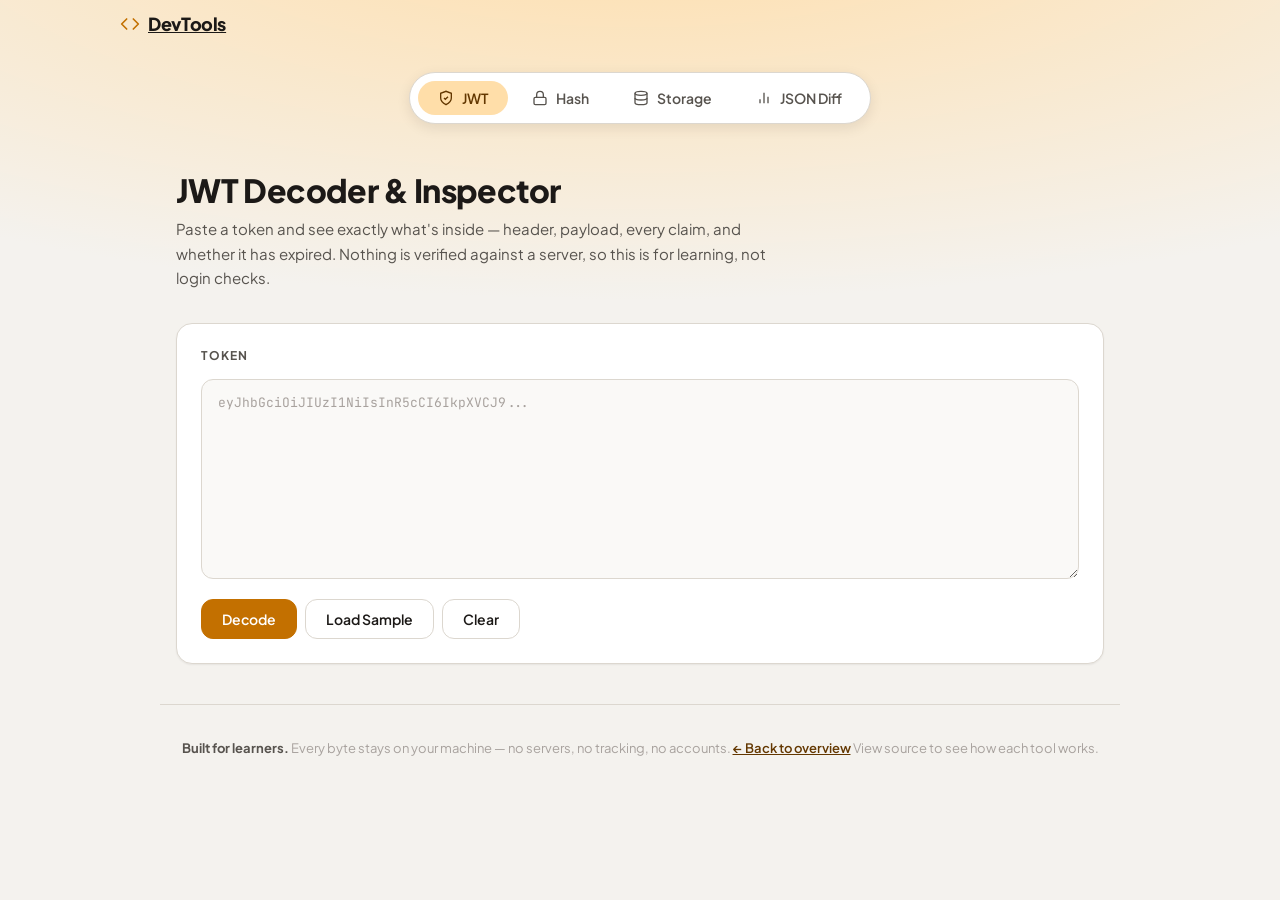
==== tools.html @ ab257b43 "feat: add JSON Diff tool with recursive comparison and unified output - Implemented diff.js for comp" ====
<!DOCTYPE html>
<html lang="en">
<head>
<meta charset="UTF-8">
<meta name="viewport" content="width=device-width, initial-scale=1.0">
<title>DevTools — JWT · Hash · Storage · JSON Diff</title>
<meta name="description" content="Four playful browser-native dev tools: decode JWTs, hash text, manage web storage, diff JSON.">

<link rel="stylesheet" href="tokens.css">
<link rel="stylesheet" href="components/tab-bar.css">
<link rel="stylesheet" href="components/card.css">
<link rel="stylesheet" href="components/button.css">
<link rel="stylesheet" href="components/input.css">
<link rel="stylesheet" href="components/badge.css">
<link rel="stylesheet" href="components/toast.css">
<link rel="stylesheet" href="components/modal.css">
<link rel="stylesheet" href="tools/jwt/jwt.css">
<link rel="stylesheet" href="tools/hash/hash.css">
<link rel="stylesheet" href="tools/storage/storage.css">
<link rel="stylesheet" href="tools/diff/diff.css">

<style>
/* Page shell — layout only, everything visual lives in tokens + components */
*, *::before, *::after { box-sizing: border-box; margin: 0; padding: 0; }

/* Author display rules (.error-msg etc.) must never defeat the hidden attribute */
[hidden] { display: none !important; }

html { -webkit-font-smoothing: antialiased; }
html, body { overflow-x: clip; }
body {
  font-family: var(--font-ui);
  color: var(--color-ink-0);
  background:
    radial-gradient(1200px 400px at 50% -100px, var(--color-accent-dim), transparent),
    var(--color-paper-2);
  min-height: 100vh;
}

.app-header,
.site-nav {
  position: fixed;
  top: 0; left: 0; right: 0;
  z-index: 200;
  display: flex;
  align-items: center;
  justify-content: space-between;
  gap: var(--space-4);
  max-width: 1080px;
  margin: 0 auto;
  padding: var(--space-3) var(--space-5);
  transition: box-shadow var(--duration-base) ease, background var(--duration-base) ease;
}
.site-nav.scrolled {
  background: oklch(97% 0.01 75 / 0.85);
  backdrop-filter: blur(10px);
  box-shadow: var(--shadow-sm);
}
.site-nav .wordmark {
  display: inline-flex;
  align-items: center;
  gap: var(--space-2);
  font-family: var(--font-display);
  font-size: 18px;
  font-weight: 800;
  letter-spacing: -0.02em;
  color: var(--color-ink-0);
}
.site-nav .wordmark svg { width: 20px; height: 20px; color: var(--color-accent); }

body { min-height: 100vh; padding-top: 72px; }
.tab-bar { top: 64px; }

.app-main {
  max-width: 960px;
  margin: 0 auto;
  padding: var(--space-4) var(--space-4) var(--space-10);
}

.app-footer {
  max-width: 960px;
  margin: 0 auto;
  padding: var(--space-6) var(--space-4) var(--space-10);
  border-top: 1px solid var(--color-border);
  text-align: center;
  color: var(--color-ink-3);
  font-size: 13px;
  line-height: 1.7;
}
.app-footer strong { color: var(--color-ink-2); }
.footer-back {
  display: inline-block;
  margin-top: var(--space-2);
  font-weight: 600;
  color: var(--color-accent-ink);
}
.footer-back:hover { text-decoration: underline; }

@media (prefers-reduced-motion: reduce) {
  *, *::before, *::after { animation-duration: 0.01ms !important; transition-duration: 0.01ms !important; }
}
</style>
</head>
<body>

<header class="site-nav" id="site-nav">
  <a class="wordmark" href="index.html" title="Back to overview">
    <svg viewBox="0 0 24 24" fill="none" stroke="currentColor" stroke-width="2" stroke-linecap="round" stroke-linejoin="round" aria-hidden="true">
      <polyline points="16 18 22 12 16 6"/><polyline points="8 6 2 12 8 18"/>
    </svg>
    DevTools
  </a>
</header>

<nav class="tab-bar" role="tablist" aria-label="Tools">
  <button class="tab-btn" role="tab" aria-selected="true" data-tab="jwt" id="tab-jwt" aria-controls="panel-jwt">
    <svg viewBox="0 0 24 24" fill="none" stroke="currentColor" stroke-width="2"><path d="M12 22s8-4 8-10V5l-8-3-8 3v7c0 6 8 10 8 10z"/><path d="M9 12l2 2 4-4"/></svg>
    JWT
  </button>
  <button class="tab-btn" role="tab" aria-selected="false" data-tab="hash" id="tab-hash" aria-controls="panel-hash">
    <svg viewBox="0 0 24 24" fill="none" stroke="currentColor" stroke-width="2"><rect x="3" y="11" width="18" height="11" rx="2"/><path d="M7 11V7a5 5 0 0 1 10 0v4"/></svg>
    Hash
  </button>
  <button class="tab-btn" role="tab" aria-selected="false" data-tab="storage" id="tab-storage" aria-controls="panel-storage">
    <svg viewBox="0 0 24 24" fill="none" stroke="currentColor" stroke-width="2"><ellipse cx="12" cy="5" rx="9" ry="3"/><path d="M21 12c0 1.66-4 3-9 3s-9-1.34-9-3"/><path d="M3 5v14c0 1.66 4 3 9 3s9-1.34 9-3V5"/></svg>
    Storage
  </button>
  <button class="tab-btn" role="tab" aria-selected="false" data-tab="jsondiff" id="tab-jsondiff" aria-controls="panel-jsondiff">
    <svg viewBox="0 0 24 24" fill="none" stroke="currentColor" stroke-width="2"><line x1="18" y1="20" x2="18" y2="10"/><line x1="12" y1="20" x2="12" y2="4"/><line x1="6" y1="20" x2="6" y2="14"/></svg>
    JSON Diff
  </button>
</nav>

<main class="app-main">

  <!-- ============ JWT INSPECTOR ============ -->
  <section class="panel active" id="panel-jwt" role="tabpanel" aria-labelledby="tab-jwt">
    <div class="tool-header">
      <h2>JWT Decoder &amp; Inspector</h2>
      <p>Paste a token and see exactly what's inside — header, payload, every claim, and whether it has expired. Nothing is verified against a server, so this is for learning, not login checks.</p>
    </div>

    <div class="card">
      <div class="card-title">Token</div>
      <textarea id="jwt-input" class="tall" placeholder="eyJhbGciOiJIUzI1NiIsInR5cCI6IkpXVCJ9..." spellcheck="false"></textarea>
      <div class="btn-row">
        <button class="btn btn-primary" id="jwt-decode-btn">Decode</button>
        <button class="btn" id="jwt-sample-btn">Load Sample</button>
        <button class="btn" id="jwt-clear-btn">Clear</button>
      </div>
      <div class="error-msg" id="jwt-error" hidden>
        <svg viewBox="0 0 24 24" fill="none" stroke="currentColor" stroke-width="2"><circle cx="12" cy="12" r="10"/><line x1="15" y1="9" x2="9" y2="15"/><line x1="9" y1="9" x2="15" y2="15"/></svg>
        <span id="jwt-error-text"></span>
      </div>
    </div>

    <div id="jwt-output" hidden>
      <div class="card">
        <div class="card-title">Decoded token <span id="jwt-status-badge"></span></div>
        <div class="jwt-raw" id="jwt-raw"></div>
        <div class="jwt-parts">
          <div class="jwt-part header">
            <h4>Header</h4>
            <pre id="jwt-header-decoded"></pre>
          </div>
          <div class="jwt-part payload">
            <h4>Payload</h4>
            <pre id="jwt-payload-decoded"></pre>
          </div>
          <div class="jwt-part signature">
            <h4>Signature</h4>
            <pre id="jwt-signature-info"></pre>
          </div>
        </div>
      </div>

      <div class="card">
        <div class="card-title">Time claims</div>
        <div id="jwt-time-claims"></div>
      </div>

      <div class="card">
        <div class="card-title">All payload claims</div>
        <div id="jwt-all-claims"></div>
      </div>
    </div>
  </section>

  <!-- ============ HASH GENERATOR ============ -->
  <section class="panel" id="panel-hash" role="tabpanel" aria-labelledby="tab-hash">
    <div class="tool-header">
      <h2>Hash Generator</h2>
      <p>Type anything and get its SHA family digests, computed locally with the Web Crypto API. Paste a known hash below to check for a match.</p>
    </div>

    <div class="card">
      <div class="card-title">Input</div>
      <textarea id="hash-input" placeholder="The quick brown fox jumps over the lazy dog" spellcheck="false"></textarea>
      <div class="btn-row">
        <button class="btn btn-primary" id="hash-generate-btn">Generate Hashes</button>
        <button class="btn" id="hash-clear-btn">Clear</button>
      </div>
    </div>

    <div id="hash-output" hidden>
      <div class="card">
        <div class="card-title">Digests</div>
        <div id="hash-results"></div>
      </div>

      <div class="card">
        <div class="card-title">Compare against a known hash</div>
        <div class="compare-bar">
          <input type="text" class="input" id="hash-compare-input" placeholder="Paste a hash…" spellcheck="false">
          <button class="btn" id="hash-compare-btn">Compare</button>
        </div>
        <div id="hash-compare-result" hidden></div>
      </div>
    </div>
  </section>

  <!-- ============ STORAGE MANAGER ============ -->
  <section class="panel" id="panel-storage" role="tabpanel" aria-labelledby="tab-storage">
    <div class="tool-header">
      <h2>Browser Storage Manager</h2>
      <p>This page's own localStorage and sessionStorage, laid bare. Add keys, tweak values, export a snapshot — great for seeing what websites actually save about you.</p>
    </div>

    <div class="card">
      <div class="storage-tabs" role="tablist" aria-label="Storage type">
        <button class="storage-tab" role="tab" aria-selected="true" data-storage="local">localStorage</button>
        <button class="storage-tab" role="tab" aria-selected="false" data-storage="session">sessionStorage</button>
      </div>

      <div class="storage-toolbar">
        <span class="storage-count" id="storage-count">0 entries</span>
        <div class="btn-row" style="margin-top:0">
          <button class="btn btn-sm" id="storage-export-btn">Export JSON</button>
          <button class="btn btn-sm btn-danger" id="storage-clear-btn">Clear All</button>
        </div>
      </div>

      <div class="storage-add-row">
        <input type="text" class="input" id="storage-new-key" placeholder="key" aria-label="New key" spellcheck="false">
        <input type="text" class="input" id="storage-new-value" placeholder="value" aria-label="New value" spellcheck="false">
        <button class="btn btn-primary" id="storage-add-btn">Add</button>
      </div>

      <div id="storage-entries"></div>
    </div>
  </section>

  <!-- ============ JSON DIFF ============ -->
  <section class="panel" id="panel-jsondiff" role="tabpanel" aria-labelledby="tab-jsondiff">
    <div class="tool-header">
      <h2>JSON Diff Tool</h2>
      <p>Drop two JSON documents in and spot every key that was added, removed, or changed. Invalid JSON gets a precise parser error, not a shrug.</p>
    </div>

    <div class="card">
      <div class="json-inputs">
        <div class="field-group">
          <label class="field-label" for="json-left">Original</label>
          <textarea id="json-left" class="tall" spellcheck="false"></textarea>
        </div>
        <div class="field-group">
          <label class="field-label" for="json-right">Modified</label>
          <textarea id="json-right" class="tall" spellcheck="false"></textarea>
        </div>
      </div>
      <div class="btn-row">
        <button class="btn btn-primary" id="diff-compare-btn">Compare</button>
        <button class="btn" id="diff-sample-btn">Load Sample</button>
        <button class="btn" id="diff-swap-btn">Swap</button>
        <button class="btn" id="diff-clear-btn">Clear</button>
      </div>
      <div class="error-msg" id="diff-error" hidden>
        <svg viewBox="0 0 24 24" fill="none" stroke="currentColor" stroke-width="2"><circle cx="12" cy="12" r="10"/><line x1="15" y1="9" x2="9" y2="15"/><line x1="9" y1="9" x2="15" y2="15"/></svg>
        <span id="diff-error-text"></span>
      </div>
    </div>

    <div class="card" id="diff-result" hidden>
      <div class="card-title">Differences</div>
      <div class="diff-stats" id="diff-stats"></div>
      <div class="diff-output" id="diff-output"></div>
    </div>
  </section>

</main>

<footer class="app-footer">
  <strong>Built for learners.</strong> Every byte stays on your machine — no servers, no tracking, no accounts.
  <a class="footer-back" href="index.html">← Back to overview</a>
  View source to see how each tool works.
</footer>

<div class="toast-container" id="toast-container" aria-live="polite"></div>

<script type="module" src="app.js"></script>
</body>
</html>
---- tokens.css ----
/* ============================================================
   DevTools · Hum theme — locked design tokens
   Hallmark · macrostructure: Workbench · theme: Hum (playful)
   paper: light warm · accent: amber · display: rounded sans
   Every colour/font/space in the app references a token here.
   ============================================================ */
@import url('https://fonts.googleapis.com/css2?family=Plus+Jakarta+Sans:wght@400;500;600;700;800&family=JetBrains+Mono:wght@400;600&display=swap');

:root {
  /* Paper — light, warm */
  --color-paper-0: #ffffff;
  --color-paper-1: #faf9f7;
  --color-paper-2: #f4f2ee;
  --color-paper-3: #e8e5df;

  /* Ink */
  --color-ink-0: #1c1917;
  --color-ink-1: #292524;
  --color-ink-2: #57534e;
  --color-ink-3: #a8a29e;

  /* Accent — warm amber */
  --color-accent: oklch(62% 0.18 75);
  --color-accent-hover: oklch(56% 0.19 75);
  --color-accent-dim: oklch(92% 0.08 75);
  --color-accent-ink: oklch(38% 0.11 75);

  /* Status */
  --color-success: oklch(58% 0.16 142);
  --color-success-dim: oklch(93% 0.06 142);
  --color-danger: oklch(58% 0.22 25);
  --color-danger-dim: oklch(94% 0.05 25);
  --color-warning: oklch(68% 0.16 85);
  --color-warning-dim: oklch(95% 0.07 85);

  /* Lines */
  --color-border: oklch(88% 0.012 75);
  --color-border-hover: oklch(78% 0.02 75);
  --color-border-focus: var(--color-accent);

  /* Type */
  --font-display: 'Plus Jakarta Sans', system-ui, sans-serif;
  --font-ui: 'Plus Jakarta Sans', system-ui, sans-serif;
  --font-mono: 'JetBrains Mono', 'Fira Code', Consolas, monospace;

  /* Space — 4pt scale */
  --space-1: 4px;
  --space-2: 8px;
  --space-3: 12px;
  --space-4: 16px;
  --space-5: 20px;
  --space-6: 24px;
  --space-8: 32px;
  --space-10: 40px;

  /* Shape */
  --radius-sm: 8px;
  --radius-md: 12px;
  --radius-lg: 16px;
  --radius-full: 999px;

  /* Depth */
  --shadow-sm: 0 1px 2px oklch(0% 0 0 / 0.06);
  --shadow-md: 0 4px 14px oklch(0% 0 0 / 0.09);
  --shadow-lg: 0 12px 32px oklch(0% 0 0 / 0.14);

  /* Motion */
  --duration-fast: 120ms;
  --duration-base: 200ms;
  --duration-slow: 300ms;
  --ease-out: cubic-bezier(0.16, 1, 0.3, 1);
  --ease-spring: cubic-bezier(0.34, 1.56, 0.64, 1);
}
---- components/tab-bar.css ----
/* Floating pill tab bar — N5 archetype */

.tab-bar {
  position: sticky;
  top: var(--space-4);
  z-index: 100;
  display: flex;
  gap: var(--space-1);
  width: fit-content;
  max-width: calc(100% - var(--space-8));
  margin: 0 auto var(--space-8);
  padding: var(--space-2);
  background: var(--color-paper-0);
  border: 1px solid var(--color-border);
  border-radius: var(--radius-full);
  box-shadow: var(--shadow-md);
  overflow-x: auto;
}

.tab-btn {
  display: inline-flex;
  align-items: center;
  gap: var(--space-2);
  padding: var(--space-2) var(--space-5);
  border: none;
  border-radius: var(--radius-full);
  background: transparent;
  color: var(--color-ink-2);
  font-family: var(--font-ui);
  font-size: 14px;
  font-weight: 600;
  white-space: nowrap;
  cursor: pointer;
  transition: background var(--duration-base) var(--ease-out),
              color var(--duration-base) var(--ease-out);
}

.tab-btn:hover { background: var(--color-paper-2); color: var(--color-ink-0); }

.tab-btn:focus-visible,
.tab-btn[aria-selected="true"]:focus-visible {
  outline: 2px solid var(--color-border-focus);
  outline-offset: 2px;
}

.tab-btn[aria-selected="true"] {
  background: var(--color-accent-dim);
  color: var(--color-accent-ink);
}

.tab-btn svg { width: 16px; height: 16px; flex-shrink: 0; }
---- components/card.css ----
/* Card — elevated surface */

.card {
  background: var(--color-paper-0);
  border: 1px solid var(--color-border);
  border-radius: var(--radius-lg);
  padding: var(--space-6);
  box-shadow: var(--shadow-sm);
}

.card + .card { margin-top: var(--space-5); }

.card-title {
  display: flex;
  align-items: center;
  gap: var(--space-2);
  margin-bottom: var(--space-4);
  font-family: var(--font-ui);
  font-size: 12px;
  font-weight: 700;
  letter-spacing: 0.08em;
  text-transform: uppercase;
  color: var(--color-ink-2);
}

.card-title svg { width: 15px; height: 15px; color: var(--color-accent); }

.tool-header { margin-bottom: var(--space-8); }
.tool-header h2 {
  margin-bottom: var(--space-2);
  font-family: var(--font-display);
  font-size: clamp(24px, 4vw, 32px);
  font-weight: 800;
  letter-spacing: -0.02em;
  line-height: 1.15;
  color: var(--color-ink-0);
}
.tool-header p {
  max-width: 56ch;
  font-size: 15px;
  line-height: 1.65;
  color: var(--color-ink-2);
}

.panel { display: none; }
.panel.active { display: block; animation: panel-in var(--duration-base) var(--ease-out); }

@keyframes panel-in {
  from { opacity: 0; transform: translateY(8px); }
  to   { opacity: 1; transform: translateY(0); }
}
---- components/button.css ----
/* Buttons — all 8 states */

.btn {
  display: inline-flex;
  align-items: center;
  justify-content: center;
  gap: var(--space-2);
  height: 40px;
  padding: 0 var(--space-5);
  border: 1px solid var(--color-border);
  border-radius: var(--radius-md);
  background: var(--color-paper-0);
  color: var(--color-ink-0);
  font-family: var(--font-ui);
  font-size: 14px;
  font-weight: 600;
  white-space: nowrap;
  cursor: pointer;
  transition: background var(--duration-fast) ease,
              border-color var(--duration-fast) ease,
              transform var(--duration-fast) ease,
              opacity var(--duration-fast) ease;
}

.btn svg { width: 16px; height: 16px; flex-shrink: 0; }

.btn:hover { background: var(--color-paper-2); border-color: var(--color-border-hover); }

.btn:focus-visible { outline: 2px solid var(--color-border-focus); outline-offset: 2px; }

.btn:active { transform: scale(0.97); }

.btn:disabled { opacity: 0.45; cursor: not-allowed; transform: none; }

.btn[data-state="loading"] { pointer-events: none; opacity: 0.7; }
.btn[data-state="loading"]::before {
  content: "";
  width: 14px; height: 14px;
  border: 2px solid currentColor;
  border-top-color: transparent;
  border-radius: 50%;
  animation: btn-spin 700ms linear infinite;
}
@keyframes btn-spin { to { transform: rotate(360deg); } }

.btn[data-state="error"] { border-color: var(--color-danger); color: var(--color-danger); animation: btn-shake 300ms var(--ease-out); }
.btn[data-state="success"] { border-color: var(--color-success); color: var(--color-success); }

@keyframes btn-shake {
  25% { transform: translateX(-3px); }
  75% { transform: translateX(3px); }
}

/* Variants */
.btn-primary {
  background: var(--color-accent);
  border-color: var(--color-accent);
  color: #fff;
}
.btn-primary:hover { background: var(--color-accent-hover); border-color: var(--color-accent-hover); }
.btn-primary:focus-visible { outline-offset: 3px; }

.btn-danger { color: var(--color-danger); }
.btn-danger:hover { background: var(--color-danger-dim); border-color: var(--color-danger); }

.btn-sm { height: 32px; padding: 0 var(--space-3); font-size: 13px; }
.btn-sm svg { width: 14px; height: 14px; }

.btn-icon { width: 40px; padding: 0; }
.btn-icon.btn-sm { width: 32px; }

.btn-row { display: flex; flex-wrap: wrap; gap: var(--space-2); margin-top: var(--space-4); }
---- components/input.css ----
/* Inputs — text, textarea, select */

.field-label {
  display: block;
  margin-bottom: var(--space-2);
  font-size: 13px;
  font-weight: 600;
  color: var(--color-ink-2);
}

.input,
textarea,
select {
  width: 100%;
  padding: var(--space-3) var(--space-4);
  background: var(--color-paper-1);
  border: 1px solid var(--color-border);
  border-radius: var(--radius-md);
  color: var(--color-ink-0);
  font-family: var(--font-mono);
  font-size: 13px;
  line-height: 1.65;
  outline: none;
  transition: border-color var(--duration-fast) ease, box-shadow var(--duration-fast) ease;
}

textarea { resize: vertical; min-height: 120px; }
textarea.tall { min-height: 200px; }

.input::placeholder,
textarea::placeholder { color: var(--color-ink-3); }

.input:hover,
textarea:hover { border-color: var(--color-border-hover); }

.input:focus-visible,
textarea:focus-visible {
  border-color: var(--color-border-focus);
  box-shadow: 0 0 0 3px var(--color-accent-dim);
}

.input.is-invalid,
textarea.is-invalid {
  border-color: var(--color-danger);
  box-shadow: 0 0 0 3px var(--color-danger-dim);
}

.field-group { display: flex; flex-direction: column; }
---- components/badge.css ----
/* Status badges — pill, uppercase */

.badge {
  display: inline-flex;
  align-items: center;
  gap: 4px;
  padding: 3px var(--space-3);
  border-radius: var(--radius-full);
  font-family: var(--font-ui);
  font-size: 11px;
  font-weight: 700;
  letter-spacing: 0.04em;
  text-transform: uppercase;
}

.badge-success { background: var(--color-success-dim); color: var(--color-success); }
.badge-danger  { background: var(--color-danger-dim);  color: var(--color-danger); }
.badge-warning { background: var(--color-warning-dim); color: var(--color-accent-ink); }
.badge-info    { background: var(--color-accent-dim);   color: var(--color-accent-ink); }
.badge-neutral { background: var(--color-paper-2);      color: var(--color-ink-2); }

.error-msg {
  display: flex;
  align-items: center;
  gap: var(--space-2);
  margin-top: var(--space-4);
  padding: var(--space-3) var(--space-4);
  background: var(--color-danger-dim);
  border: 1px solid var(--color-danger);
  border-radius: var(--radius-md);
  color: var(--color-danger);
  font-family: var(--font-mono);
  font-size: 13px;
}

.error-msg svg { width: 16px; height: 16px; flex-shrink: 0; }
---- components/toast.css ----
/* Toast notifications */

.toast-container {
  position: fixed;
  top: var(--space-6);
  right: var(--space-6);
  z-index: 1000;
  display: flex;
  flex-direction: column;
  gap: var(--space-2);
}

.toast {
  display: flex;
  align-items: center;
  gap: var(--space-2);
  max-width: 340px;
  padding: var(--space-3) var(--space-5);
  background: var(--color-paper-0);
  border: 1px solid var(--color-border);
  border-left: 3px solid var(--color-accent);
  border-radius: var(--radius-md);
  box-shadow: var(--shadow-lg);
  color: var(--color-ink-0);
  font-family: var(--font-ui);
  font-size: 13px;
  font-weight: 500;
  animation: toast-in var(--duration-base) var(--ease-spring);
}

.toast svg { width: 16px; height: 16px; flex-shrink: 0; }
.toast.success { border-left-color: var(--color-success); color: var(--color-success); }
.toast.error   { border-left-color: var(--color-danger);  color: var(--color-danger); }
.toast.info    { border-left-color: var(--color-accent); }

.toast.toast-out { animation: toast-out var(--duration-fast) ease-in forwards; }

@keyframes toast-in {
  from { opacity: 0; transform: translateX(24px); }
  to   { opacity: 1; transform: translateX(0); }
}
@keyframes toast-out {
  to { opacity: 0; transform: translateX(24px); }
}
---- components/modal.css ----
/* Modal dialog */

.modal-overlay {
  position: fixed;
  inset: 0;
  z-index: 500;
  display: flex;
  align-items: center;
  justify-content: center;
  padding: var(--space-4);
  background: oklch(0% 0 0 / 0.45);
  animation: overlay-in var(--duration-base) ease-out;
}

.modal {
  width: 100%;
  max-width: 500px;
  background: var(--color-paper-0);
  border-radius: var(--radius-lg);
  box-shadow: var(--shadow-lg);
  padding: var(--space-6);
}

.modal h3 {
  margin-bottom: var(--space-5);
  font-family: var(--font-display);
  font-size: 18px;
  font-weight: 700;
  color: var(--color-ink-0);
}

.modal .field-group { margin-bottom: var(--space-4); }

.modal-actions {
  display: flex;
  justify-content: flex-end;
  gap: var(--space-2);
  margin-top: var(--space-5);
}

@keyframes overlay-in {
  from { opacity: 0; }
}
---- tools/jwt/jwt.css ----
/* JWT Inspector styles */

.jwt-raw {
  padding: var(--space-4);
  background: var(--color-paper-1);
  border: 1px solid var(--color-border);
  border-radius: var(--radius-md);
  font-family: var(--font-mono);
  font-size: 12px;
  line-height: 1.8;
  word-break: break-all;
}

.seg-header    { color: oklch(55% 0.18 340); }
.seg-payload   { color: var(--color-accent-ink); }
.seg-signature { color: var(--color-success); }
.seg-dot       { color: var(--color-ink-3); font-weight: 700; }

.jwt-parts {
  display: grid;
  grid-template-columns: repeat(3, minmax(0, 1fr));
  gap: var(--space-4);
}

.jwt-part {
  background: var(--color-paper-1);
  border: 1px solid var(--color-border);
  border-radius: var(--radius-md);
  padding: var(--space-4);
  overflow-x: auto;
}

.jwt-part h4 {
  margin-bottom: var(--space-3);
  padding-bottom: var(--space-2);
  border-bottom: 1px solid var(--color-border);
  font-size: 11px;
  font-weight: 700;
  letter-spacing: 0.08em;
  text-transform: uppercase;
}
.jwt-part.header    h4 { color: oklch(55% 0.18 340); }
.jwt-part.payload   h4 { color: var(--color-accent-ink); }
.jwt-part.signature h4 { color: var(--color-success); }

.jwt-part pre {
  font-family: var(--font-mono);
  font-size: 12px;
  line-height: 1.7;
  color: var(--color-ink-0);
  white-space: pre-wrap;
  word-break: break-all;
}

.status-note {
  font-size: 12px;
  font-weight: 600;
  color: var(--color-ink-2);
}

.claim-row {
  display: flex;
  align-items: baseline;
  gap: var(--space-3);
  padding: var(--space-2) 0;
  border-bottom: 1px dashed var(--color-border);
}
.claim-row:last-child { border-bottom: none; }

.claim-key {
  min-width: 110px;
  font-family: var(--font-mono);
  font-size: 12px;
  font-weight: 700;
  color: var(--color-accent-ink);
}
.claim-key.claim-custom { color: oklch(50% 0.15 300); }

.claim-val {
  flex: 1;
  min-width: 0;
  word-break: break-all;
  font-family: var(--font-mono);
  font-size: 12px;
  color: var(--color-ink-0);
}

.claim-human {
  font-family: var(--font-ui);
  font-size: 11px;
  white-space: nowrap;
  color: var(--color-ink-2);
}

.empty-note {
  font-size: 13px;
  color: var(--color-ink-3);
}

@media (max-width: 900px) {
  .jwt-parts { grid-template-columns: 1fr; }
}
---- tools/hash/hash.css ----
/* Hash Generator styles */

.hash-row {
  display: flex;
  align-items: center;
  gap: var(--space-3);
  padding: var(--space-3) 0;
  border-bottom: 1px dashed var(--color-border);
}
.hash-row:last-child { border-bottom: none; }

.hash-algo {
  min-width: 76px;
  font-family: var(--font-ui);
  font-size: 11px;
  font-weight: 800;
  letter-spacing: 0.06em;
  text-transform: uppercase;
  color: var(--color-accent-ink);
}

.hash-value {
  flex: 1;
  min-width: 0;
  word-break: break-all;
  font-family: var(--font-mono);
  font-size: 12px;
  line-height: 1.6;
  color: var(--color-ink-0);
}

.hash-error { color: var(--color-danger); }

.compare-bar {
  display: flex;
  gap: var(--space-2);
}

.compare-bar .input { flex: 1; }

#hash-compare-result {
  display: flex;
  align-items: center;
  gap: var(--space-3);
  margin-top: var(--space-3);
}

@media (max-width: 600px) {
  .hash-row { flex-wrap: wrap; }
  .hash-value { order: 3; flex-basis: 100%; }
}
---- tools/storage/storage.css ----
/* Storage Manager styles */

.storage-tabs {
  display: flex;
  gap: var(--space-1);
  margin-bottom: var(--space-5);
  border-bottom: 1px solid var(--color-border);
}

.storage-tab {
  padding: var(--space-3) var(--space-5);
  background: none;
  border: none;
  border-bottom: 2px solid transparent;
  margin-bottom: -1px;
  font-family: var(--font-mono);
  font-size: 13px;
  font-weight: 600;
  color: var(--color-ink-2);
  cursor: pointer;
  transition: color var(--duration-fast) ease, border-color var(--duration-fast) ease;
}
.storage-tab:hover { color: var(--color-ink-0); }
.storage-tab:focus-visible { outline: 2px solid var(--color-border-focus); outline-offset: -2px; }
.storage-tab[aria-selected="true"] {
  color: var(--color-accent-ink);
  border-bottom-color: var(--color-accent);
}

.storage-toolbar {
  display: flex;
  align-items: center;
  justify-content: space-between;
  flex-wrap: wrap;
  gap: var(--space-2);
  margin-bottom: var(--space-4);
}

.storage-count { font-size: 12px; font-weight: 600; color: var(--color-ink-3); }

.storage-add-row {
  display: grid;
  grid-template-columns: minmax(0, 1fr) minmax(0, 2fr) auto;
  gap: var(--space-2);
  align-items: end;
  margin-bottom: var(--space-4);
}

.storage-entry {
  display: grid;
  grid-template-columns: minmax(0, 1fr) minmax(0, 2fr) auto;
  gap: var(--space-3);
  align-items: center;
  padding: var(--space-3) var(--space-4);
  background: var(--color-paper-1);
  border: 1px solid var(--color-border);
  border-radius: var(--radius-md);
}
.storage-entry + .storage-entry { margin-top: var(--space-2); }
.storage-entry:hover { border-color: var(--color-border-hover); }

.storage-key {
  font-family: var(--font-mono);
  font-size: 13px;
  font-weight: 700;
  word-break: break-all;
  color: var(--color-accent-ink);
}

.storage-value {
  font-family: var(--font-mono);
  font-size: 12px;
  line-height: 1.6;
  word-break: break-all;
  color: var(--color-ink-2);
}

.storage-actions { display: flex; gap: var(--space-1); }

@media (max-width: 700px) {
  .storage-add-row,
  .storage-entry { grid-template-columns: 1fr; }
  .storage-actions { justify-content: flex-end; }
}
---- tools/diff/diff.css ----
/* JSON Diff styles */

.json-inputs {
  display: grid;
  grid-template-columns: repeat(2, minmax(0, 1fr));
  gap: var(--space-4);
}

.diff-stats {
  display: flex;
  flex-wrap: wrap;
  gap: var(--space-2);
}

.diff-output {
  padding: var(--space-4);
  background: var(--color-paper-1);
  border: 1px solid var(--color-border);
  border-radius: var(--radius-md);
  max-height: 480px;
  overflow: auto;
  font-family: var(--font-mono);
  font-size: 12.5px;
  line-height: 1.9;
}

.diff-line {
  display: block;
  padding: 0 var(--space-2);
  white-space: pre-wrap;
  word-break: break-all;
}
.diff-line.added     { background: var(--color-success-dim); border-left: 3px solid var(--color-success); }
.diff-line.removed   { background: var(--color-danger-dim);  border-left: 3px solid var(--color-danger); }
.diff-line.modified  { background: var(--color-warning-dim); border-left: 3px solid var(--color-warning); }
.diff-line.added     { color: oklch(42% 0.13 142); }
.diff-line.removed   { color: oklch(45% 0.18 25); }
.diff-line.modified  { color: var(--color-accent-ink); }
.diff-line.unchanged { color: var(--color-ink-3); }

@media (max-width: 768px) {
  .json-inputs { grid-template-columns: 1fr; }
}
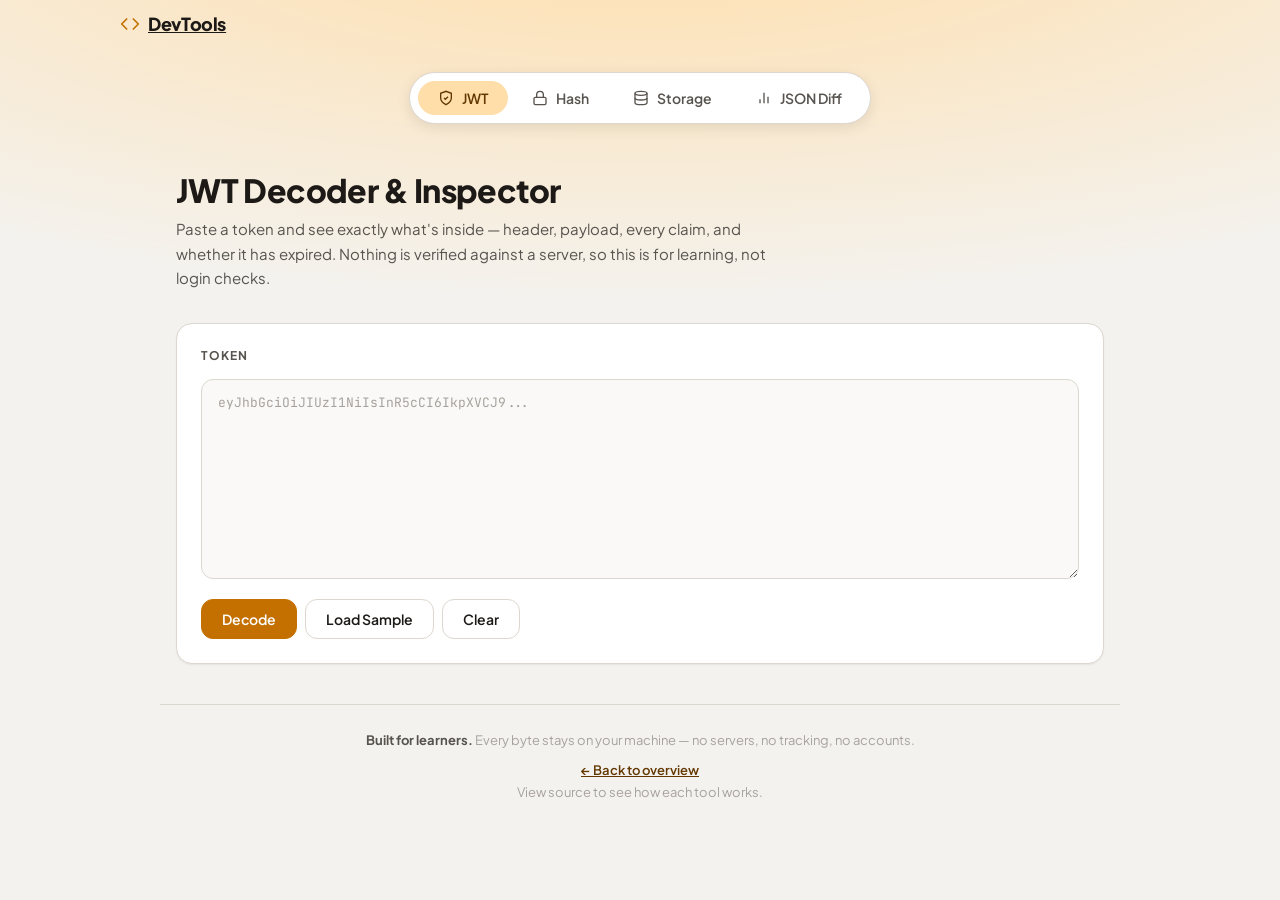
==== commit bc204b30: "feat: enhance tab bar for compact mode on small screens" ====
--- a/tools.html
+++ b/tools.html
@@ -89,7 +89,7 @@
 }
 .app-footer strong { color: var(--color-ink-2); }
 .footer-back {
-  display: inline-block;
+  display: block;
   margin-top: var(--space-2);
   font-weight: 600;
   color: var(--color-accent-ink);
--- a/components/tab-bar.css
+++ b/components/tab-bar.css
@@ -49,3 +49,17 @@
 }
 
 .tab-btn svg { width: 16px; height: 16px; flex-shrink: 0; }
+
+/* Compact mode: all four tabs must fit on small screens — no scrolling */
+@media (max-width: 560px) {
+  .tab-bar {
+    gap: var(--space-1);
+    max-width: calc(100% - var(--space-4));
+  }
+  .tab-btn {
+    padding: var(--space-2) var(--space-3);
+    font-size: 12.5px;
+    gap: 0;
+  }
+  .tab-btn svg { display: none; }
+}
